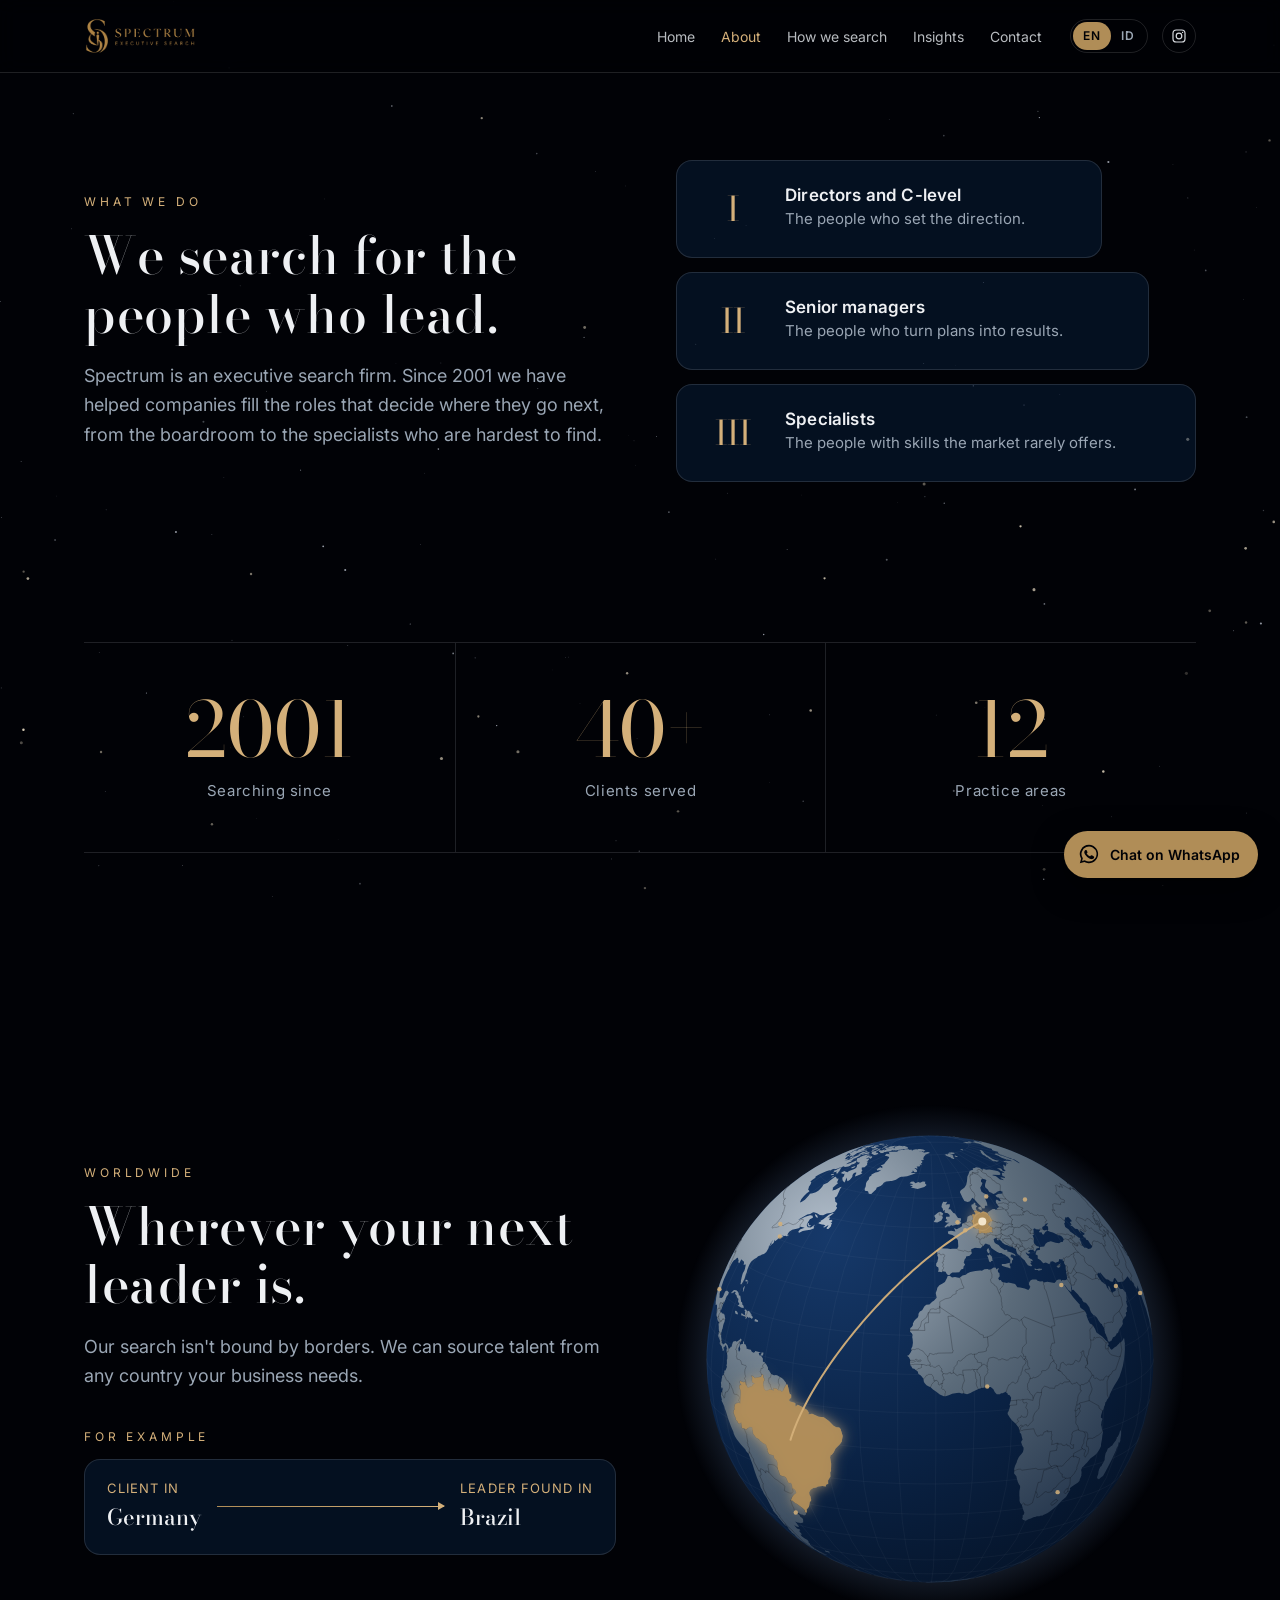
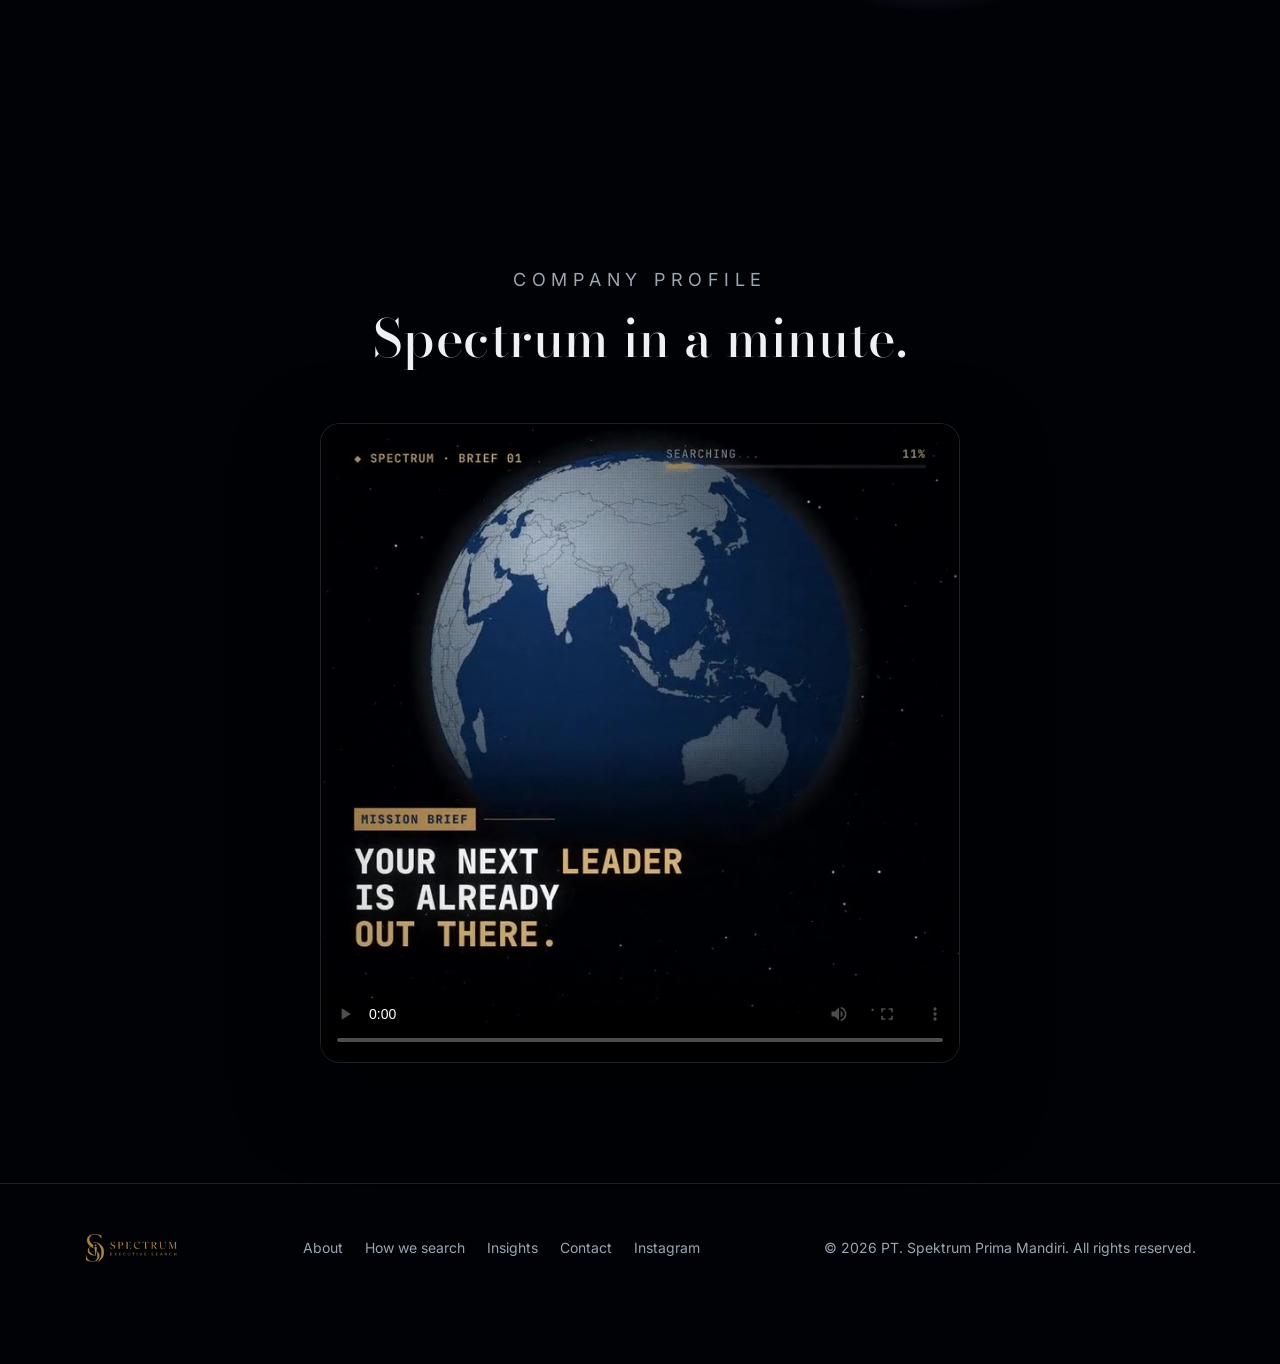
==== about.html @ bee07491 "Split the site into pages and load client logos as whole cards Co-Authored-By: Claude Opus 5.5 (1M c" ====
<!doctype html>
<html lang="en">
<head>
<meta charset="utf-8">
<meta name="viewport" content="width=device-width, initial-scale=1, viewport-fit=cover">
<title>About · Spectrum Executive Search</title>
<meta name="description" content="Who Spectrum Executive Search is, the leaders we find and how far we search.">
<meta property="og:title" content="Spectrum Executive Search">
<meta property="og:description" content="The leaders your business needs next. Executive search since 2001.">
<meta property="og:image" content="assets/img/favicon.png">
<meta name="theme-color" content="#010206">
<link rel="icon" href="assets/img/favicon.png">
<link rel="preconnect" href="https://fonts.googleapis.com">
<link rel="preconnect" href="https://fonts.gstatic.com" crossorigin>
<link href="https://fonts.googleapis.com/css2?family=Bodoni+Moda:ital,opsz,wght@0,6..96,400;0,6..96,500;1,6..96,400&family=Inter:wght@400;500;600&display=swap" rel="stylesheet">
<link rel="stylesheet" href="assets/css/site.css">
</head>
<body data-solid="1">
<canvas id="stars" aria-hidden="true"></canvas>

<header class="site-header">
  <div class="wrap nav">
    <a class="brand" href="index.html" aria-label="Spectrum Executive Search"><img src="assets/img/logo.png" alt="Spectrum Executive Search" width="112" height="38"></a>
    <ul class="nav-links" id="nav-links">
      <li><a href="index.html" data-i18n="nav.home">Home</a></li>
      <li><a href="about.html" data-i18n="nav.about" aria-current="page">About</a></li>
      <li><a href="how.html" data-i18n="nav.how">How we search</a></li>
      <li><a href="insights.html" data-i18n="nav.insights">Insights</a></li>
      <li><a href="contact.html" data-i18n="nav.contact">Contact</a></li>
    </ul>
    <div class="nav-tools">
      <div class="lang" role="group" aria-label="Language"><button data-lang="en" aria-pressed="true">EN</button><button data-lang="id" aria-pressed="false">ID</button></div>
      <a class="icon-link" href="https://www.instagram.com/spectrumexecutive/" target="_blank" rel="noopener" aria-label="Instagram"><svg viewBox="0 0 24 24" fill="none" stroke="currentColor" stroke-width="1.8"><rect x="3" y="3" width="18" height="18" rx="5"/><circle cx="12" cy="12" r="4.2"/><circle cx="17.4" cy="6.6" r="1" fill="currentColor" stroke="none"/></svg></a>
      <button class="menu-btn" aria-controls="nav-links" aria-expanded="false" data-i18n-aria="nav.menu" aria-label="Menu"><span></span></button>
    </div>
  </div>
</header>

<main>
  <section class="section first" id="about">
    <div class="wrap split">
      <div class="reveal">
        <p class="eyebrow" data-i18n="about.eyebrow">What we do</p>
        <div class="section-head" style="margin-bottom:0">
          <h2 data-i18n="about.title">We search for the people who lead.</h2>
          <p data-i18n="about.body"></p>
        </div>
      </div>
      <div class="ladder">
        <div class="rung reveal"><span class="lvl">I</span><div><h3 data-i18n="about.l1.t"></h3><p data-i18n="about.l1.d"></p></div></div>
        <div class="rung reveal" style="transition-delay:.15s"><span class="lvl">II</span><div><h3 data-i18n="about.l2.t"></h3><p data-i18n="about.l2.d"></p></div></div>
        <div class="rung reveal" style="transition-delay:.3s"><span class="lvl">III</span><div><h3 data-i18n="about.l3.t"></h3><p data-i18n="about.l3.d"></p></div></div>
      </div>
    </div>
  </section>

  <section class="section" style="padding-top:40px">
    <div class="wrap">
      <div class="stats reveal">
        <div class="stat"><div class="n" data-count="2001" data-from="1990">2001</div><div class="l" data-i18n="stats.since"></div></div>
        <div class="stat"><div class="n" data-count="40" data-suffix="+">40+</div><div class="l" data-i18n="stats.clients"></div></div>
        <div class="stat"><div class="n" data-count="12">12</div><div class="l" data-i18n="stats.areas"></div></div>
      </div>
    </div>
  </section>

  <section class="section" id="worldwide">
    <div class="wrap world">
      <div class="reveal">
        <p class="eyebrow" data-i18n="world.eyebrow">Worldwide</p>
        <div class="section-head" style="margin-bottom:0">
          <h2 data-i18n="world.title"></h2>
          <p data-i18n="world.body"></p>
        </div>
        <p class="eyebrow" style="margin-top:36px" data-i18n="world.ex">For example</p>
        <div class="example" style="margin-top:12px">
          <span class="pin gold"><span data-i18n="world.from"></span><b data-i18n="world.de"></b></span>
          <span class="arrow" aria-hidden="true"></span>
          <span class="pin gold"><span data-i18n="world.to"></span><b data-i18n="world.br"></b></span>
        </div>
      </div>
      <div class="globe-box reveal"><canvas id="globe" aria-label="Globe with a search line from Germany to Brazil" role="img"></canvas></div>
    </div>
  </section>

  <section class="section" id="video">
    <div class="wrap">
      <div class="section-head center reveal" style="text-align:center">
        <p class="eyebrow" data-i18n="video.eyebrow">Company profile</p>
        <h2 data-i18n="video.title"></h2>
      </div>
      <div class="video-frame reveal">
        <video controls playsinline preload="metadata" poster="assets/img/video-poster.jpg">
          <source src="assets/video/spectrum-profile.mp4" type="video/mp4">
        </video>
      </div>
    </div>
  </section>
</main>

<a class="wa" href="https://wa.me/6281222623638" target="_blank" rel="noopener" aria-label="WhatsApp"><svg viewBox="0 0 24 24" fill="currentColor"><path d="M12 2a10 10 0 0 0-8.6 15.1L2 22l5-1.3A10 10 0 1 0 12 2zm0 18.2a8.2 8.2 0 0 1-4.2-1.2l-.3-.2-3 .8.8-2.9-.2-.3A8.2 8.2 0 1 1 12 20.2zm4.5-6.1c-.2-.1-1.5-.7-1.7-.8s-.4-.1-.6.1-.7.8-.8 1-.3.2-.5.1a6.7 6.7 0 0 1-3.3-2.9c-.3-.4.3-.4.7-1.3.1-.2 0-.3 0-.4l-.8-1.8c-.2-.5-.4-.4-.6-.4h-.5a1 1 0 0 0-.7.3 3 3 0 0 0-.9 2.2 5.1 5.1 0 0 0 1.1 2.7 11.7 11.7 0 0 0 4.5 4c1.7.7 2.3.8 3.2.6a2.7 2.7 0 0 0 1.8-1.2 2.2 2.2 0 0 0 .2-1.3c-.1-.1-.2-.2-.4-.2z"/></svg><span data-i18n="wa">Chat on WhatsApp</span></a>

<footer>
  <div class="wrap foot">
    <img src="assets/img/logo.png" alt="Spectrum Executive Search">
    <nav>
      <a href="about.html" data-i18n="nav.about">About</a>
      <a href="how.html" data-i18n="nav.how">How we search</a>
      <a href="insights.html" data-i18n="nav.insights">Insights</a>
      <a href="contact.html" data-i18n="nav.contact">Contact</a>
      <a href="https://www.instagram.com/spectrumexecutive/" target="_blank" rel="noopener">Instagram</a>
    </nav>
    <p>© <span data-year>2026</span> PT. Spektrum Prima Mandiri. <span data-i18n="foot.rights">All rights reserved.</span></p>
  </div>
</footer>

<script src="assets/js/i18n.js"></script>
<script src="assets/js/logo-paths.js"></script>
<script src="assets/js/d3-array.min.js"></script>
<script src="assets/js/d3-geo.min.js"></script>
<script src="assets/js/topojson-client.min.js"></script>
<script src="assets/js/world.js"></script>
<script src="assets/js/site.js"></script>
</body>
</html>
---- assets/css/site.css ----
/* Spectrum Executive Search — palette and type follow the company profile video (navy, bronze-gold, black space). */
:root {
  --night: #010206;
  --navy: #0b2545;
  --navy-2: #0e2b52;
  --gold: #b08d57;
  --gold-hi: #d4b07a;
  --mist: #d8dce1;
  --ink: #eef0f3;
  --muted: #9aa6b4;
  --line: rgba(216, 220, 225, 0.14);
  --card: rgba(11, 37, 69, 0.42);
  --serif: "Bodoni Moda", "Didot", "Bodoni 72", Georgia, serif;
  --sans: "Inter", "Helvetica Neue", Helvetica, Arial, sans-serif;
  --ease: cubic-bezier(0.22, 0.61, 0.36, 1);
  --max: 1160px;
  color-scheme: dark;
}
* { box-sizing: border-box; }
html { scroll-behavior: smooth; scroll-padding-top: 80px; }
body { margin: 0; background: var(--night); color: var(--ink); font: 16px/1.65 var(--sans); -webkit-font-smoothing: antialiased; overflow-x: hidden; }
img, svg, video, canvas { display: block; max-width: 100%; }
a { color: inherit; }
h1, h2, h3 { font-family: var(--serif); font-weight: 500; line-height: 1.12; margin: 0; letter-spacing: 0.01em; }
p { margin: 0; }
.wrap { max-width: var(--max); margin: 0 auto; padding: 0 24px; }
.eyebrow { font-size: 12px; letter-spacing: 0.32em; text-transform: uppercase; color: var(--gold-hi); }
.gold { color: var(--gold-hi); }

/* stars sit behind everything */
#stars { position: fixed; inset: 0; width: 100vw; height: 100vh; z-index: -1; pointer-events: none; }

/* header */
.site-header { position: fixed; top: 0; left: 0; right: 0; z-index: 30; transition: background 0.5s var(--ease), border-color 0.5s var(--ease); border-bottom: 1px solid transparent; }
.site-header.solid { background: rgba(1, 2, 6, 0.82); backdrop-filter: blur(10px); -webkit-backdrop-filter: blur(10px); border-bottom-color: var(--line); }
.nav { display: flex; align-items: center; gap: 28px; height: 72px; }
.brand img { height: 38px; width: auto; }
.nav-links { display: flex; gap: 26px; margin-left: auto; list-style: none; padding: 0; margin-top: 0; margin-bottom: 0; }
.nav-links a { text-decoration: none; font-size: 14px; color: var(--mist); opacity: 0.85; transition: color 0.3s, opacity 0.3s; }
.nav-links a:hover, .nav-links a[aria-current="page"] { color: var(--gold-hi); opacity: 1; }
.nav-tools { display: flex; align-items: center; gap: 14px; }
.lang { display: inline-flex; border: 1px solid var(--line); border-radius: 99px; padding: 2px; }
.lang button { all: unset; cursor: pointer; font-size: 12px; font-weight: 600; letter-spacing: 0.08em; padding: 4px 10px; border-radius: 99px; color: var(--muted); transition: background 0.3s, color 0.3s; }
.lang button[aria-pressed="true"] { background: var(--gold); color: var(--night); }
.lang button:focus-visible, .menu-btn:focus-visible { outline: 2px solid var(--gold-hi); outline-offset: 2px; }
.icon-link { display: inline-flex; width: 34px; height: 34px; align-items: center; justify-content: center; border-radius: 50%; border: 1px solid var(--line); color: var(--mist); transition: color 0.3s, border-color 0.3s; }
.icon-link:hover { color: var(--gold-hi); border-color: var(--gold); }
.icon-link svg { width: 16px; height: 16px; }
.menu-btn { all: unset; cursor: pointer; display: none; width: 34px; height: 34px; align-items: center; justify-content: center; }
.menu-btn span, .menu-btn span::before, .menu-btn span::after { display: block; width: 20px; height: 1.5px; background: var(--mist); position: relative; transition: transform 0.3s var(--ease); }
.menu-btn span::before, .menu-btn span::after { content: ""; position: absolute; left: 0; }
.menu-btn span::before { top: -6px; } .menu-btn span::after { top: 6px; }

/* buttons */
.btn { display: inline-flex; align-items: center; gap: 10px; text-decoration: none; font-weight: 600; font-size: 15px; padding: 14px 24px; border-radius: 99px; transition: background 0.3s, color 0.3s, border-color 0.3s, transform 0.3s var(--ease); border: 1px solid transparent; cursor: pointer; font-family: var(--sans); }
.btn-gold { background: var(--gold); color: var(--night); }
.btn-gold:hover { background: var(--gold-hi); }
.btn-ghost { border-color: var(--line); color: var(--ink); background: transparent; }
.btn-ghost:hover { border-color: var(--gold); color: var(--gold-hi); }
.btn:focus-visible { outline: 2px solid var(--gold-hi); outline-offset: 3px; }

/* hero */
.hero { min-height: 100vh; min-height: 100svh; display: grid; place-items: center; text-align: center; padding: 110px 0 80px; position: relative; }
.hero-logo { width: min(620px, 86vw); aspect-ratio: 1120 / 380; position: relative; margin: 0 auto 44px; }
.hero-logo img, .hero-logo svg { position: absolute; inset: 0; width: 100%; height: 100%; }
.hero-logo img { opacity: 0; transition: opacity 1.6s var(--ease); }
.hero-logo.filled img { opacity: 1; }
.hero-logo svg { filter: drop-shadow(0 0 4px rgba(212, 176, 122, 0.7)); transition: opacity 1.4s var(--ease); }
.hero-logo.filled svg { opacity: 0; }
.hero-logo path { fill: none; stroke: var(--gold-hi); stroke-width: 3.2; stroke-linejoin: round; stroke-linecap: round; stroke-dasharray: 1; stroke-dashoffset: 1; }
.hero-logo.drawing path { animation: draw var(--d, 1.6s) var(--ease) forwards; animation-delay: var(--delay, 0s); }
@keyframes draw { to { stroke-dashoffset: 0; } }
.hero h1 { font-size: clamp(34px, 5.4vw, 64px); max-width: 15ch; margin: 0 auto 20px; }
.hero .lede { color: var(--mist); font-size: clamp(16px, 1.6vw, 19px); max-width: 560px; margin: 0 auto 36px; opacity: 0.9; }
.hero .actions { display: flex; gap: 14px; justify-content: center; flex-wrap: wrap; }
.hero-text { opacity: 0; transition: opacity 1.4s var(--ease); }
.hero-text.on { opacity: 1; }
.scroll-cue { position: absolute; bottom: 28px; left: 50%; width: 1px; height: 46px; background: linear-gradient(var(--gold-hi), transparent); transform-origin: top; animation: cue 3.2s var(--ease) infinite; }
@keyframes cue { 0% { transform: scaleY(0); opacity: 0; } 30% { opacity: 1; } 70% { transform: scaleY(1); opacity: 1; } 100% { transform: scaleY(1); opacity: 0; } }

/* sections */
section { position: relative; }
.section { padding: 120px 0; }
.section-head { max-width: 720px; margin-bottom: 56px; }
.section-head h2 { font-size: clamp(32px, 4.2vw, 52px); margin: 14px 0 18px; }
.section-head p { color: var(--muted); font-size: 18px; }
.center { text-align: center; margin-left: auto; margin-right: auto; }
.reveal { opacity: 0; transform: translateY(14px); transition: opacity 1.1s var(--ease), transform 1.1s var(--ease); }
.reveal.in { opacity: 1; transform: none; }

/* what we do: the leadership ladder */
.split { display: grid; grid-template-columns: 1fr 1fr; gap: 72px; align-items: center; }
.ladder { display: grid; gap: 14px; }
.rung { display: grid; grid-template-columns: 64px 1fr; gap: 20px; align-items: center; padding: 20px 24px; border: 1px solid var(--line); border-radius: 16px; background: var(--card); }
.rung:nth-child(1) { margin-right: 18%; } .rung:nth-child(2) { margin-right: 9%; }
.rung .lvl { font-family: var(--serif); font-size: 34px; color: var(--gold-hi); text-align: center; }
.rung h3 { font-family: var(--sans); font-size: 17px; font-weight: 600; margin-bottom: 2px; }
.rung p { color: var(--muted); font-size: 15px; }

/* how a search works */
.search-grid { display: grid; grid-template-columns: 420px 1fr; gap: 64px; align-items: center; }
.radar { width: 100%; aspect-ratio: 1; }
.radar .ring { fill: none; stroke: var(--line); stroke-width: 1; }
.radar .ring.on { stroke: rgba(212, 176, 122, 0.45); transition: stroke 1.2s var(--ease); }
.radar .dot { fill: var(--muted); opacity: 0; transition: opacity 0.9s var(--ease), fill 0.9s var(--ease); }
.radar .dot.on { opacity: 0.75; }
.radar .dot.pick { fill: var(--gold-hi); opacity: 1; }
.radar .link { stroke: var(--gold-hi); stroke-width: 1.4; stroke-dasharray: 1; stroke-dashoffset: 1; transition: stroke-dashoffset 1.4s var(--ease); }
.radar .link.on { stroke-dashoffset: 0; }
.radar .core { fill: var(--gold); }
.steps { list-style: none; padding: 0; margin: 0; display: grid; gap: 4px; position: relative; }
.steps::before { content: ""; position: absolute; left: 21px; top: 22px; bottom: 22px; width: 1px; background: var(--line); }
.steps .fill { position: absolute; left: 21px; top: 22px; width: 1px; height: 0; background: var(--gold-hi); transition: height 1.4s var(--ease); }
.step { display: grid; grid-template-columns: 44px 1fr; gap: 20px; padding: 14px 0; opacity: 0.38; transition: opacity 1s var(--ease); }
.step.on { opacity: 1; }
.step .num { width: 44px; height: 44px; border-radius: 50%; display: grid; place-items: center; border: 1px solid var(--line); background: var(--night); font-family: var(--serif); font-size: 18px; color: var(--gold-hi); position: relative; z-index: 1; transition: border-color 1s; }
.step.on .num { border-color: var(--gold); }
.step h3 { font-family: var(--sans); font-size: 18px; font-weight: 600; margin: 9px 0 4px; }
.step p { color: var(--muted); }

/* industries */
.industries { display: grid; grid-template-columns: repeat(4, 1fr); gap: 16px; }
.ind { padding: 28px 24px; border: 1px solid var(--line); border-radius: 16px; background: var(--card); transition: border-color 0.4s, transform 0.4s var(--ease); }
.ind:hover { border-color: rgba(176, 141, 87, 0.6); transform: translateY(-3px); }
.ind svg { width: 34px; height: 34px; stroke: var(--gold-hi); fill: none; stroke-width: 1.4; stroke-linecap: round; stroke-linejoin: round; margin-bottom: 22px; }
.ind h3 { font-family: var(--sans); font-size: 17px; font-weight: 600; }
.ind.more { display: flex; flex-direction: column; justify-content: center; background: transparent; border-style: dashed; }
.ind.more p { color: var(--muted); font-size: 15px; }

/* worldwide */
.world { display: grid; grid-template-columns: 1fr 1fr; gap: 48px; align-items: center; }
.globe-box { position: relative; width: 100%; aspect-ratio: 1; }
.globe-box canvas { width: 100%; height: 100%; }
.example { margin-top: 32px; display: flex; align-items: center; gap: 16px; padding: 18px 22px; border: 1px solid var(--line); border-radius: 16px; background: var(--card); }
.example .pin { font-size: 13px; letter-spacing: 0.08em; text-transform: uppercase; }
.example .pin b { display: block; font-family: var(--serif); font-size: 22px; font-weight: 500; text-transform: none; letter-spacing: 0; color: var(--ink); }
.example .arrow { flex: 1; height: 1px; background: linear-gradient(90deg, var(--gold), var(--gold-hi)); position: relative; min-width: 30px; }
.example .arrow::after { content: ""; position: absolute; right: -1px; top: -4px; border: 4.5px solid transparent; border-left: 7px solid var(--gold-hi); border-right: 0; }

/* numbers */
.stats { display: grid; grid-template-columns: repeat(3, 1fr); border-top: 1px solid var(--line); border-bottom: 1px solid var(--line); }
.stat { padding: 48px 24px; text-align: center; }
.stat + .stat { border-left: 1px solid var(--line); }
.stat .n { font-family: var(--serif); font-size: clamp(48px, 6vw, 76px); color: var(--gold-hi); line-height: 1; }
.stat .l { color: var(--muted); margin-top: 12px; font-size: 15px; letter-spacing: 0.04em; }

/* video */
.video-frame { max-width: 640px; margin: 0 auto; border-radius: 20px; overflow: hidden; border: 1px solid var(--line); box-shadow: 0 30px 80px rgba(0, 0, 0, 0.6); aspect-ratio: 1; background: var(--night); }
.video-frame video { width: 100%; height: 100%; object-fit: cover; }

/* insights */
.cards { display: grid; grid-template-columns: repeat(3, 1fr); gap: 18px; }
.card { display: flex; flex-direction: column; text-decoration: none; padding: 28px; border: 1px solid var(--line); border-radius: 18px; background: var(--card); transition: border-color 0.4s, transform 0.4s var(--ease); min-height: 230px; }
.card:hover { border-color: rgba(176, 141, 87, 0.6); transform: translateY(-3px); }
.card .tag { font-size: 12px; letter-spacing: 0.2em; text-transform: uppercase; color: var(--gold-hi); }
.card h3 { font-size: 24px; margin: 14px 0 12px; }
.card p { color: var(--muted); font-size: 15px; }
.card .go { margin-top: auto; padding-top: 20px; font-size: 14px; font-weight: 600; color: var(--gold-hi); }

.ig-strip { margin-top: 56px; display: flex; align-items: center; justify-content: space-between; gap: 24px; flex-wrap: wrap; padding: 28px 32px; border-radius: 20px; border: 1px solid rgba(176, 141, 87, 0.35); background: linear-gradient(120deg, rgba(176, 141, 87, 0.14), rgba(11, 37, 69, 0.4)); }
.ig-strip h3 { font-size: 26px; }
.ig-strip p { color: var(--muted); margin-top: 6px; }

/* contact */
.contact { display: grid; grid-template-columns: 1fr 1.1fr; gap: 64px; align-items: start; }
.contact .points { margin-top: 32px; display: grid; gap: 14px; list-style: none; padding: 0; }
.contact .points li { display: flex; gap: 12px; color: var(--mist); }
.contact .points li::before { content: ""; flex: none; width: 6px; height: 6px; border-radius: 50%; background: var(--gold-hi); margin-top: 10px; }
form { display: grid; gap: 16px; padding: 32px; border: 1px solid var(--line); border-radius: 20px; background: var(--card); }
.who { display: flex; gap: 8px; }
.who label { flex: 1; cursor: pointer; }
.who input { position: absolute; opacity: 0; pointer-events: none; }
.who span { display: block; text-align: center; padding: 11px; border: 1px solid var(--line); border-radius: 12px; font-size: 14px; font-weight: 600; color: var(--muted); transition: all 0.3s; }
.who input:checked + span { border-color: var(--gold); color: var(--gold-hi); background: rgba(176, 141, 87, 0.1); }
.who input:focus-visible + span { outline: 2px solid var(--gold-hi); outline-offset: 2px; }
.field { display: grid; gap: 6px; }
.field label { font-size: 13px; color: var(--muted); }
.field input, .field textarea { width: 100%; padding: 13px 14px; border-radius: 12px; border: 1px solid var(--line); background: rgba(1, 2, 6, 0.5); color: var(--ink); font: inherit; transition: border-color 0.3s; }
.field input:focus, .field textarea:focus { outline: none; border-color: var(--gold); }
.field textarea { min-height: 120px; resize: vertical; }
.row2 { display: grid; grid-template-columns: 1fr 1fr; gap: 16px; }
.form-note { font-size: 13px; color: var(--muted); }
.hide { display: none !important; }

/* whatsapp */
.wa { position: fixed; right: 22px; bottom: 22px; z-index: 40; display: inline-flex; align-items: center; gap: 10px; padding: 12px 18px 12px 14px; border-radius: 99px; background: var(--gold); color: var(--night); text-decoration: none; font-weight: 600; font-size: 14px; box-shadow: 0 10px 30px rgba(0, 0, 0, 0.5); transition: background 0.3s, transform 0.3s var(--ease); }
.wa:hover { background: var(--gold-hi); transform: translateY(-2px); }
.wa svg { width: 22px; height: 22px; }

/* footer */
footer { border-top: 1px solid var(--line); padding: 48px 0 100px; color: var(--muted); font-size: 14px; }
.foot { display: flex; justify-content: space-between; align-items: center; gap: 24px; flex-wrap: wrap; }
.foot img { height: 32px; width: auto; }
.foot nav { display: flex; gap: 22px; flex-wrap: wrap; }
.foot a { text-decoration: none; }
.foot a:hover { color: var(--gold-hi); }

/* insights page */
.page-hero { padding: 170px 0 60px; }
.page-hero h1 { font-size: clamp(40px, 6vw, 72px); margin: 16px 0 18px; }
.page-hero p { color: var(--muted); font-size: 19px; max-width: 620px; }
.filters { display: flex; gap: 8px; margin-top: 32px; flex-wrap: wrap; }
.filters button { all: unset; cursor: pointer; padding: 8px 16px; border-radius: 99px; border: 1px solid var(--line); font-size: 14px; color: var(--muted); transition: all 0.3s; }
.filters button[aria-pressed="true"] { border-color: var(--gold); color: var(--gold-hi); }
.filters button:focus-visible { outline: 2px solid var(--gold-hi); outline-offset: 2px; }
.articles { display: grid; gap: 22px; padding-bottom: 100px; }
.article { border: 1px solid var(--line); border-radius: 20px; background: var(--card); padding: 36px 40px; display: grid; grid-template-columns: 220px 1fr; gap: 40px; }
.article .meta { color: var(--gold-hi); font-size: 12px; letter-spacing: 0.2em; text-transform: uppercase; }
.article .meta span { display: block; color: var(--muted); letter-spacing: 0.06em; text-transform: none; font-size: 14px; margin-top: 8px; }
.article h2 { font-size: 30px; margin-bottom: 16px; }
.article .body p + p, .article .body ul { margin-top: 12px; }
.article .body { color: var(--mist); }
.article .body ul { padding-left: 20px; }
.article .body li { margin: 6px 0; }
.article .ig { display: inline-flex; margin-top: 22px; font-size: 14px; font-weight: 600; color: var(--gold-hi); text-decoration: none; gap: 8px; align-items: center; }

/* small screens */
@media (max-width: 960px) {
  .split, .search-grid, .world, .contact { grid-template-columns: 1fr; gap: 48px; }
  .search-grid .radar { max-width: 360px; margin: 0 auto; }
  .industries { grid-template-columns: repeat(2, 1fr); }
  .cards { grid-template-columns: 1fr; }
  .article { grid-template-columns: 1fr; gap: 16px; padding: 28px 24px; }
  .nav-links { position: fixed; top: 72px; left: 0; right: 0; flex-direction: column; gap: 0; background: rgba(1, 2, 6, 0.96); border-bottom: 1px solid var(--line); padding: 8px 24px 20px; transform: translateY(-8px); opacity: 0; pointer-events: none; transition: opacity 0.35s var(--ease), transform 0.35s var(--ease); }
  .nav-links.open { opacity: 1; transform: none; pointer-events: auto; }
  .nav-links a { display: block; padding: 12px 0; font-size: 16px; }
  .menu-btn { display: inline-flex; }
  .nav-tools { margin-left: auto; }
}
@media (max-width: 600px) {
  .wrap { padding: 0 16px; }
  .section { padding: 84px 0; }
  .industries { grid-template-columns: 1fr 1fr; gap: 10px; }
  .ind { padding: 20px 16px; }
  .stats { grid-template-columns: 1fr; }
  .stat + .stat { border-left: 0; border-top: 1px solid var(--line); }
  .row2 { grid-template-columns: 1fr; }
  form { padding: 22px; }
  .brand img { height: 30px; }
  .wa span { display: none; }
  .wa { padding: 13px; }
  .rung:nth-child(1), .rung:nth-child(2) { margin-right: 0; }
  .example { flex-wrap: wrap; }
}
@media (prefers-reduced-motion: reduce) {
  html { scroll-behavior: auto; }
  .reveal, .hero-text { opacity: 1; transform: none; transition: none; }
  .scroll-cue { animation: none; }
}

/* v2: the profile video plays behind the hero */
.hero { overflow: hidden; }
.hero-video { position: absolute; inset: 0; z-index: 0; }
.hero-video video { width: 100%; height: 100%; object-fit: cover; opacity: 0.45; }
.hero-video::after { content: ""; position: absolute; inset: 0; background: radial-gradient(ellipse at center, rgba(1, 2, 6, 0.55) 0%, rgba(1, 2, 6, 0.8) 70%), linear-gradient(to bottom, rgba(1, 2, 6, 0.35), rgba(1, 2, 6, 0) 25%, rgba(1, 2, 6, 0) 70%, var(--night)); }
.hero > .wrap, .hero .scroll-cue { position: relative; z-index: 1; }
.hero .scroll-cue { position: absolute; }

/* v2: past clients, two slow rows of logo cards (each logo is baked onto its own card image) */
.clients { padding: 70px 0 30px; }
.marquee { margin-top: 28px; display: grid; gap: 16px; overflow: hidden; opacity: 0; transition: opacity 1.2s var(--ease); }
.marquee.ready { opacity: 1; }
.mrow .track { display: flex; gap: 16px; width: max-content; animation: slide 60s linear infinite; will-change: transform; }
.mrow.rev .track { animation-direction: reverse; animation-duration: 66s; }
.marquee:hover .track { animation-play-state: paused; }
@keyframes slide { from { transform: translate3d(0, 0, 0); } to { transform: translate3d(calc(-50% - 8px), 0, 0); } }
.tile { flex: none; display: block; width: 190px; height: 96px; }
@media (prefers-reduced-motion: reduce) { .mrow .track { animation: none; flex-wrap: wrap; width: auto; justify-content: center; } .tile[aria-hidden] { display: none; } }

/* v2: the four search steps, each with its own picture */
.flow { list-style: none; padding: 0; margin: 0; display: grid; grid-template-columns: repeat(4, 1fr); gap: 18px; position: relative; }
.fstep { position: relative; padding: 22px 22px 26px; border: 1px solid var(--line); border-radius: 18px; background: var(--card); opacity: 0.45; transition: opacity 1s var(--ease), border-color 1s var(--ease); }
.fstep.on { opacity: 1; border-color: rgba(176, 141, 87, 0.45); }
.fstep .ill { width: 100%; height: auto; aspect-ratio: 4 / 3; margin-bottom: 18px; border-radius: 12px; background: rgba(1, 2, 6, 0.45); }
.fstep .num { display: inline-grid; place-items: center; width: 30px; height: 30px; border-radius: 50%; border: 1px solid var(--gold); color: var(--gold-hi); font-family: var(--serif); font-size: 15px; }
.fstep h3 { font-family: var(--sans); font-size: 18px; font-weight: 600; margin: 12px 0 6px; }
.fstep p { color: var(--muted); font-size: 15px; }
.ill .paper { fill: #0f2340; stroke: rgba(216, 220, 225, 0.22); }
.ill .bar { fill: rgba(216, 220, 225, 0.55); }
.ill .bar.dim { fill: rgba(216, 220, 225, 0.25); }
.ill .gold-bar { fill: var(--gold); }
.ill .box { fill: none; stroke: rgba(216, 220, 225, 0.45); }
.ill .lbl { fill: var(--mist); font: 500 13px var(--sans); }
.ill .tick { fill: none; stroke: var(--gold-hi); stroke-width: 2.2; stroke-linecap: round; stroke-linejoin: round; stroke-dasharray: 1; stroke-dashoffset: 1; transition: stroke-dashoffset 0.6s var(--ease); transition-delay: inherit; }
.ill .tick.on-gold { stroke: var(--night); }
.ill .check { fill: var(--gold); }
.ill .avatar { fill: rgba(216, 220, 225, 0.35); }
.ill .zone { fill: rgba(176, 141, 87, 0.08); stroke: var(--gold-hi); stroke-width: 1.2; stroke-dasharray: 4 4; }
.ill .zone.faint { opacity: 0.4; }
.ph { fill: var(--mist); }
.ill .sm { transform-box: fill-box; }
.pin { fill: var(--gold); }
.pin-dot { fill: var(--night); }
.ill .a { opacity: 0; transition: opacity 0.8s var(--ease), transform 0.8s var(--ease); }
.ill .slide { transform: translateX(-10px); }
.ill .grow { transform-origin: 100px 78px; transform: scale(0.6); }
.fstep.on .ill .a { opacity: 1; transform: none; }
.fstep.on .ill .tick { stroke-dashoffset: 0; }

/* v2: top three industries only */
.industries { grid-template-columns: repeat(3, 1fr); }

/* v2: contact is a personal message on WhatsApp */
.cta { text-align: center; max-width: 720px; margin: 0 auto; padding: 64px 32px; border-radius: 24px; border: 1px solid rgba(176, 141, 87, 0.35); background: radial-gradient(ellipse at top, rgba(176, 141, 87, 0.16), rgba(11, 37, 69, 0.35) 70%); }
.cta h2 { font-size: clamp(32px, 4.2vw, 50px); margin: 14px 0 16px; }
.cta p { color: var(--mist); font-size: 18px; margin: 0 auto 32px; max-width: 520px; }

@media (max-width: 960px) {
  .flow { grid-template-columns: 1fr 1fr; }
}
@media (max-width: 600px) {
  .flow { grid-template-columns: 1fr; }
  .industries { grid-template-columns: 1fr; }
  .tile { width: 150px; height: 76px; }
  .cta { padding: 44px 20px; }
}

/* v3: separate pages; the first section of an inner page clears the fixed header */
.section.first { padding-top: 160px; }
.explore { display: grid; grid-template-columns: repeat(3, 1fr); gap: 18px; }
@media (max-width: 960px) { .explore { grid-template-columns: 1fr; } }
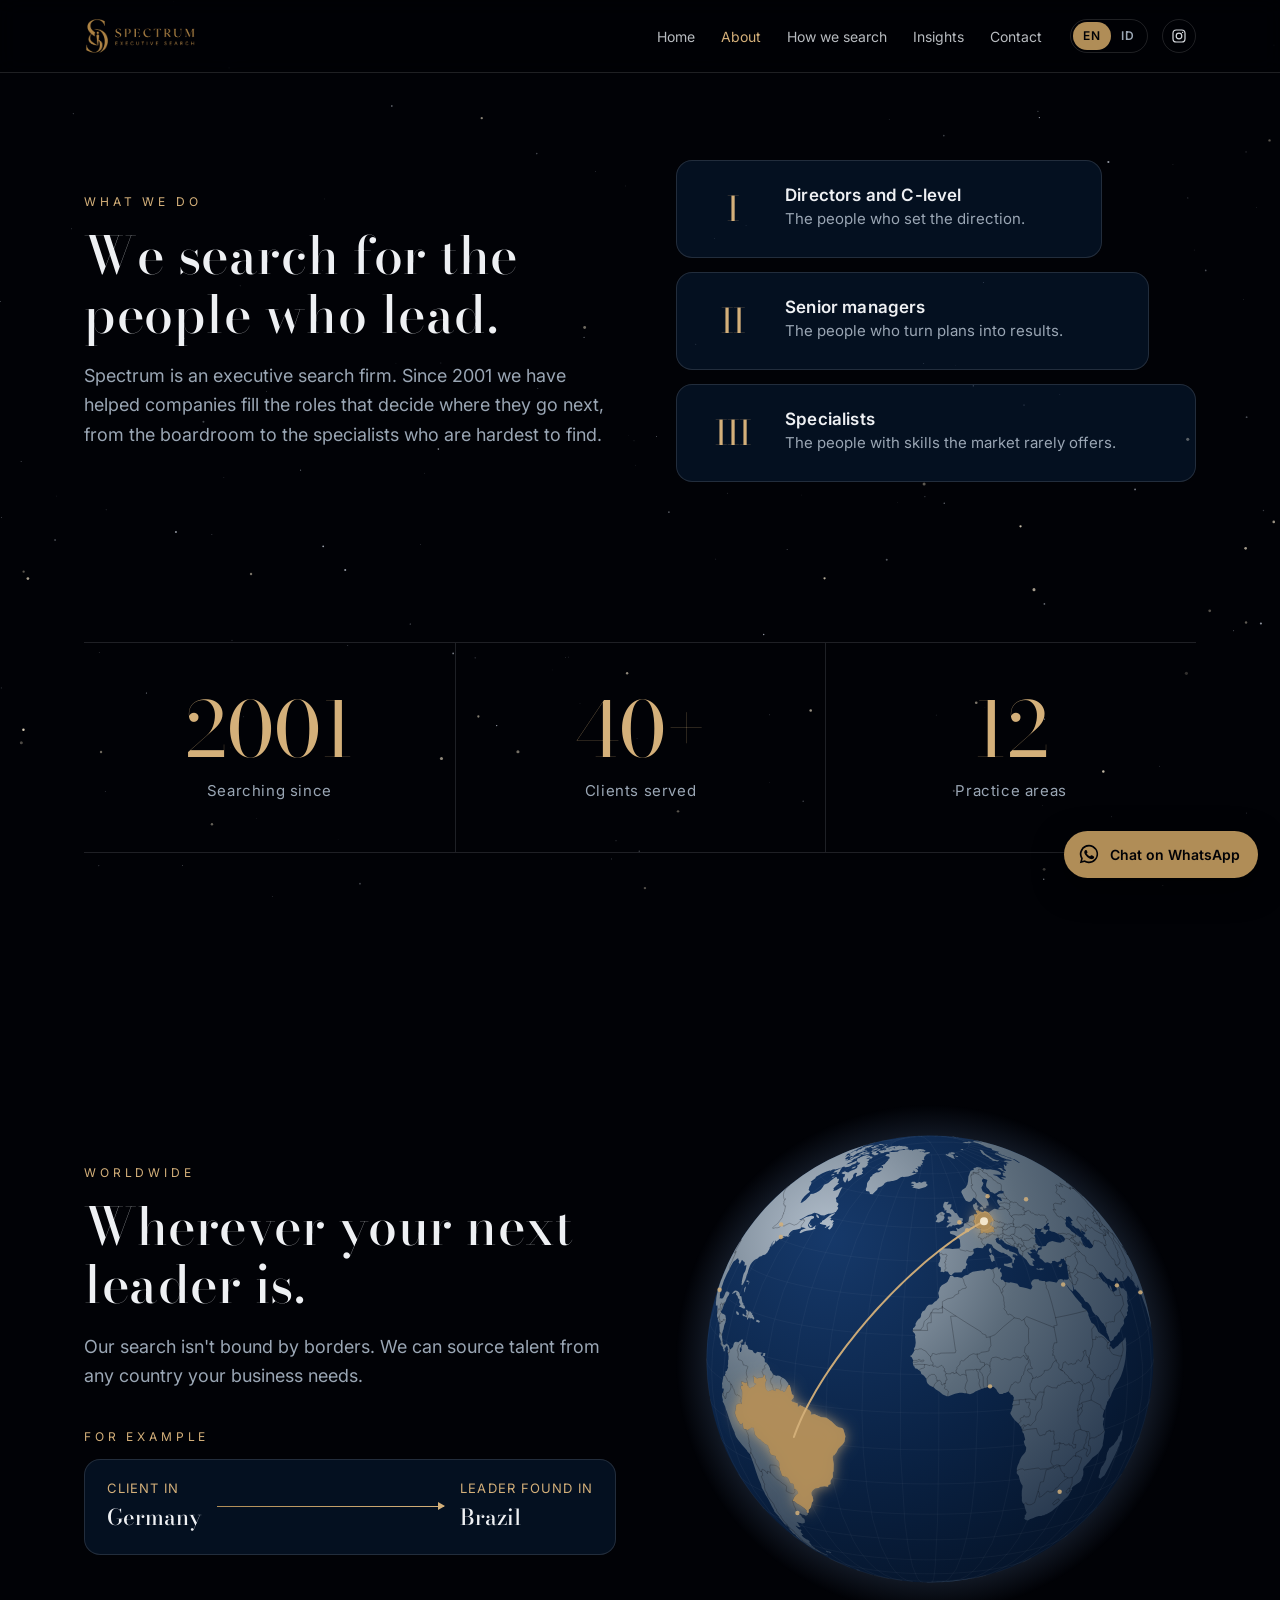
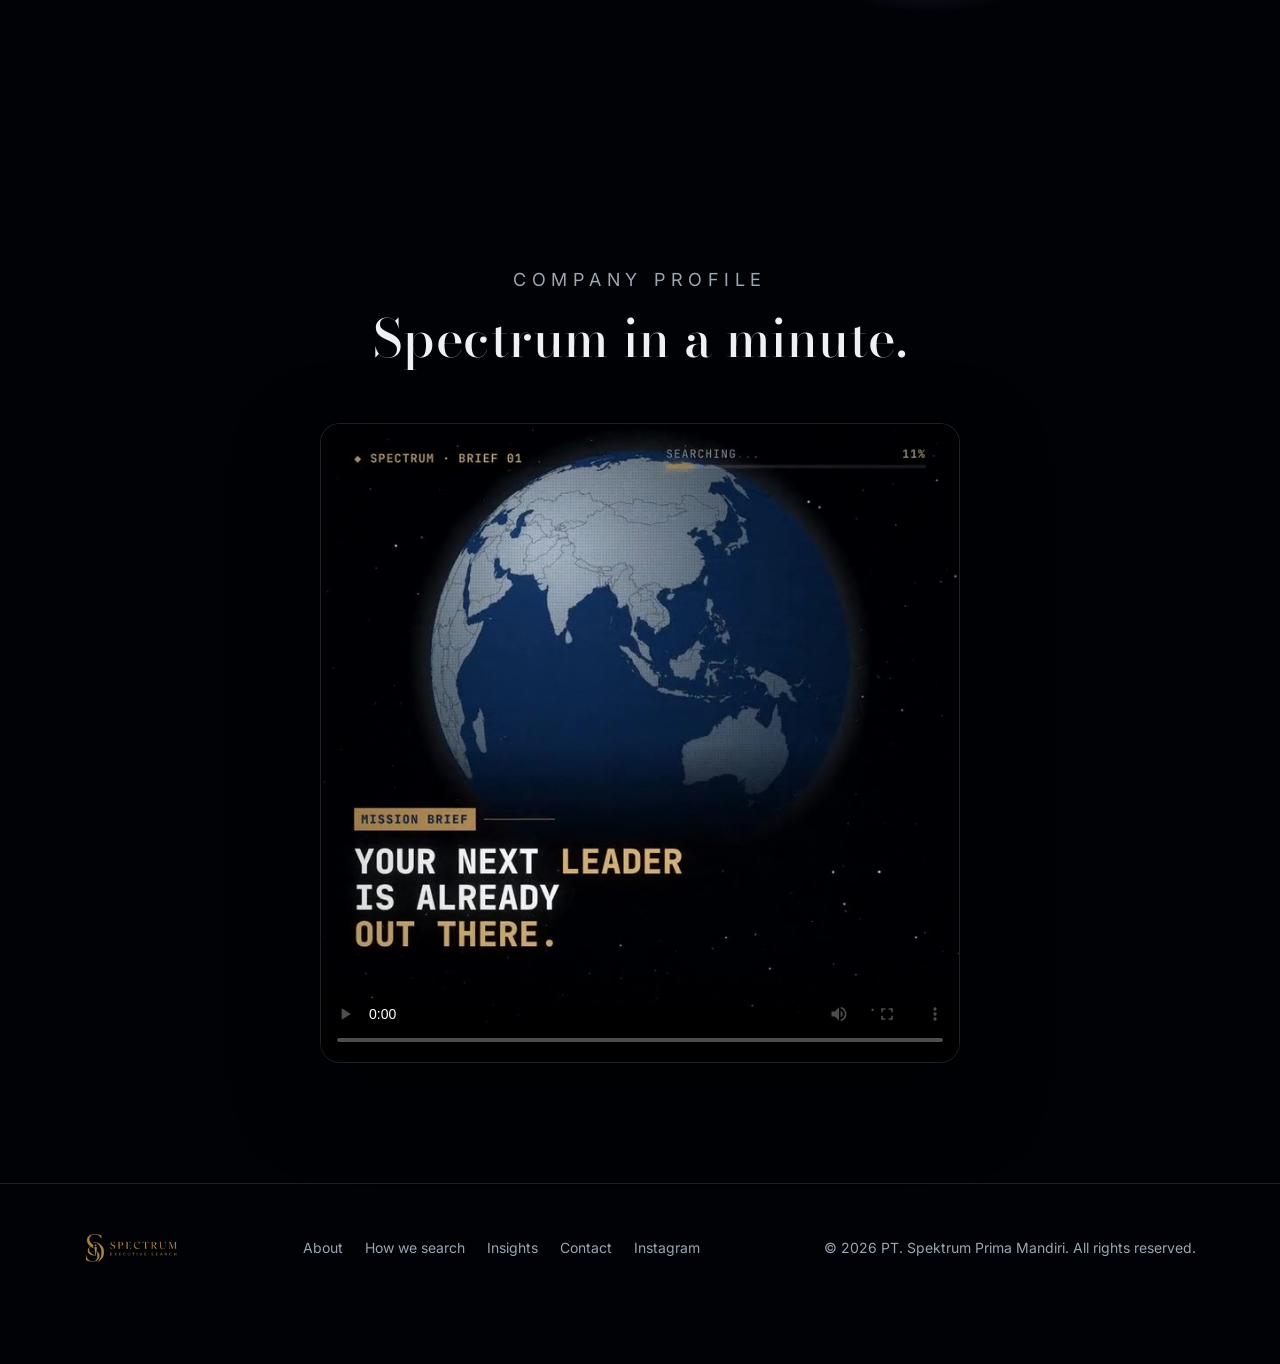
==== commit 49a962d3: "Make browsers fetch fresh scripts after updates; keep page text if a translation is missing Co-Autho" ====
--- a/about.html
+++ b/about.html
@@ -13,7 +13,7 @@
 <link rel="preconnect" href="https://fonts.googleapis.com">
 <link rel="preconnect" href="https://fonts.gstatic.com" crossorigin>
 <link href="https://fonts.googleapis.com/css2?family=Bodoni+Moda:ital,opsz,wght@0,6..96,400;0,6..96,500;1,6..96,400&family=Inter:wght@400;500;600&display=swap" rel="stylesheet">
-<link rel="stylesheet" href="assets/css/site.css">
+<link rel="stylesheet" href="assets/css/site.css?v=4">
 </head>
 <body data-solid="1">
 <canvas id="stars" aria-hidden="true"></canvas>
@@ -114,12 +114,12 @@
   </div>
 </footer>
 
-<script src="assets/js/i18n.js"></script>
-<script src="assets/js/logo-paths.js"></script>
-<script src="assets/js/d3-array.min.js"></script>
-<script src="assets/js/d3-geo.min.js"></script>
-<script src="assets/js/topojson-client.min.js"></script>
-<script src="assets/js/world.js"></script>
-<script src="assets/js/site.js"></script>
+<script src="assets/js/i18n.js?v=4"></script>
+<script src="assets/js/logo-paths.js?v=4"></script>
+<script src="assets/js/d3-array.min.js?v=4"></script>
+<script src="assets/js/d3-geo.min.js?v=4"></script>
+<script src="assets/js/topojson-client.min.js?v=4"></script>
+<script src="assets/js/world.js?v=4"></script>
+<script src="assets/js/site.js?v=4"></script>
 </body>
 </html>
